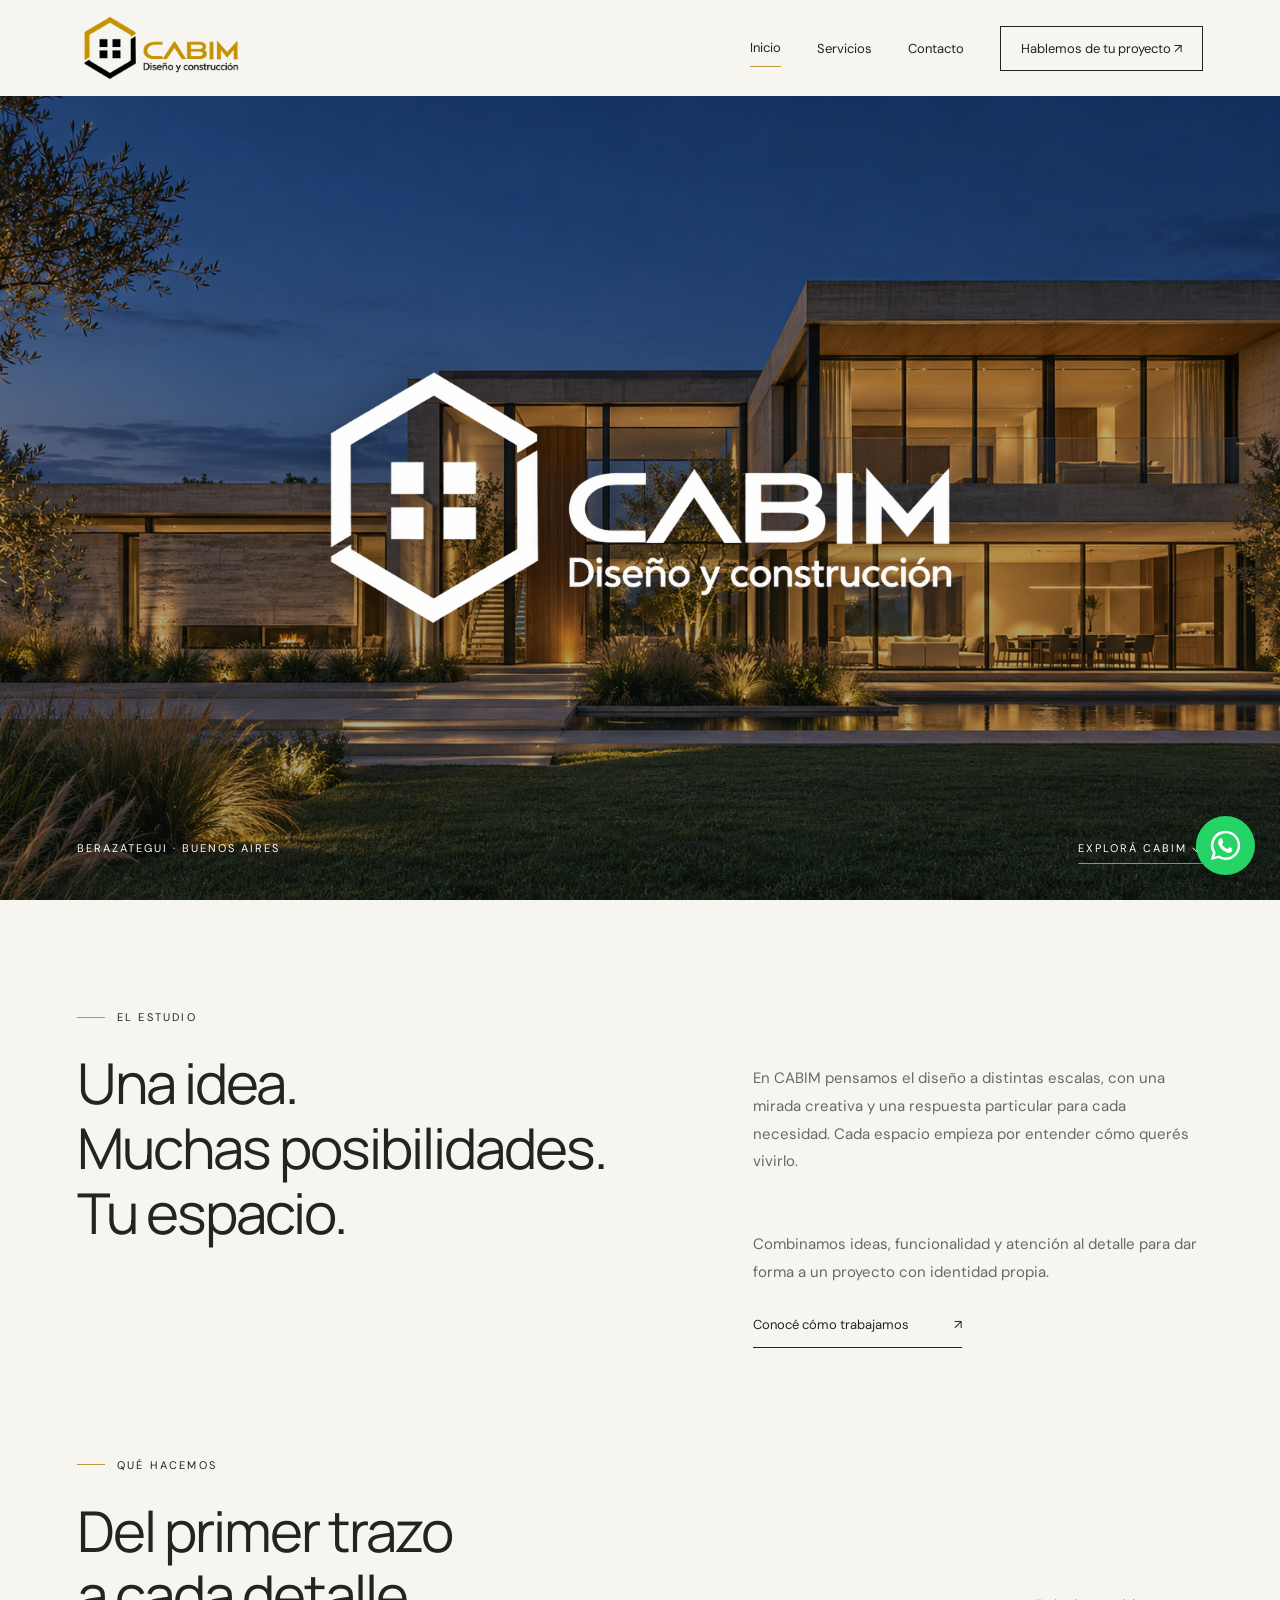
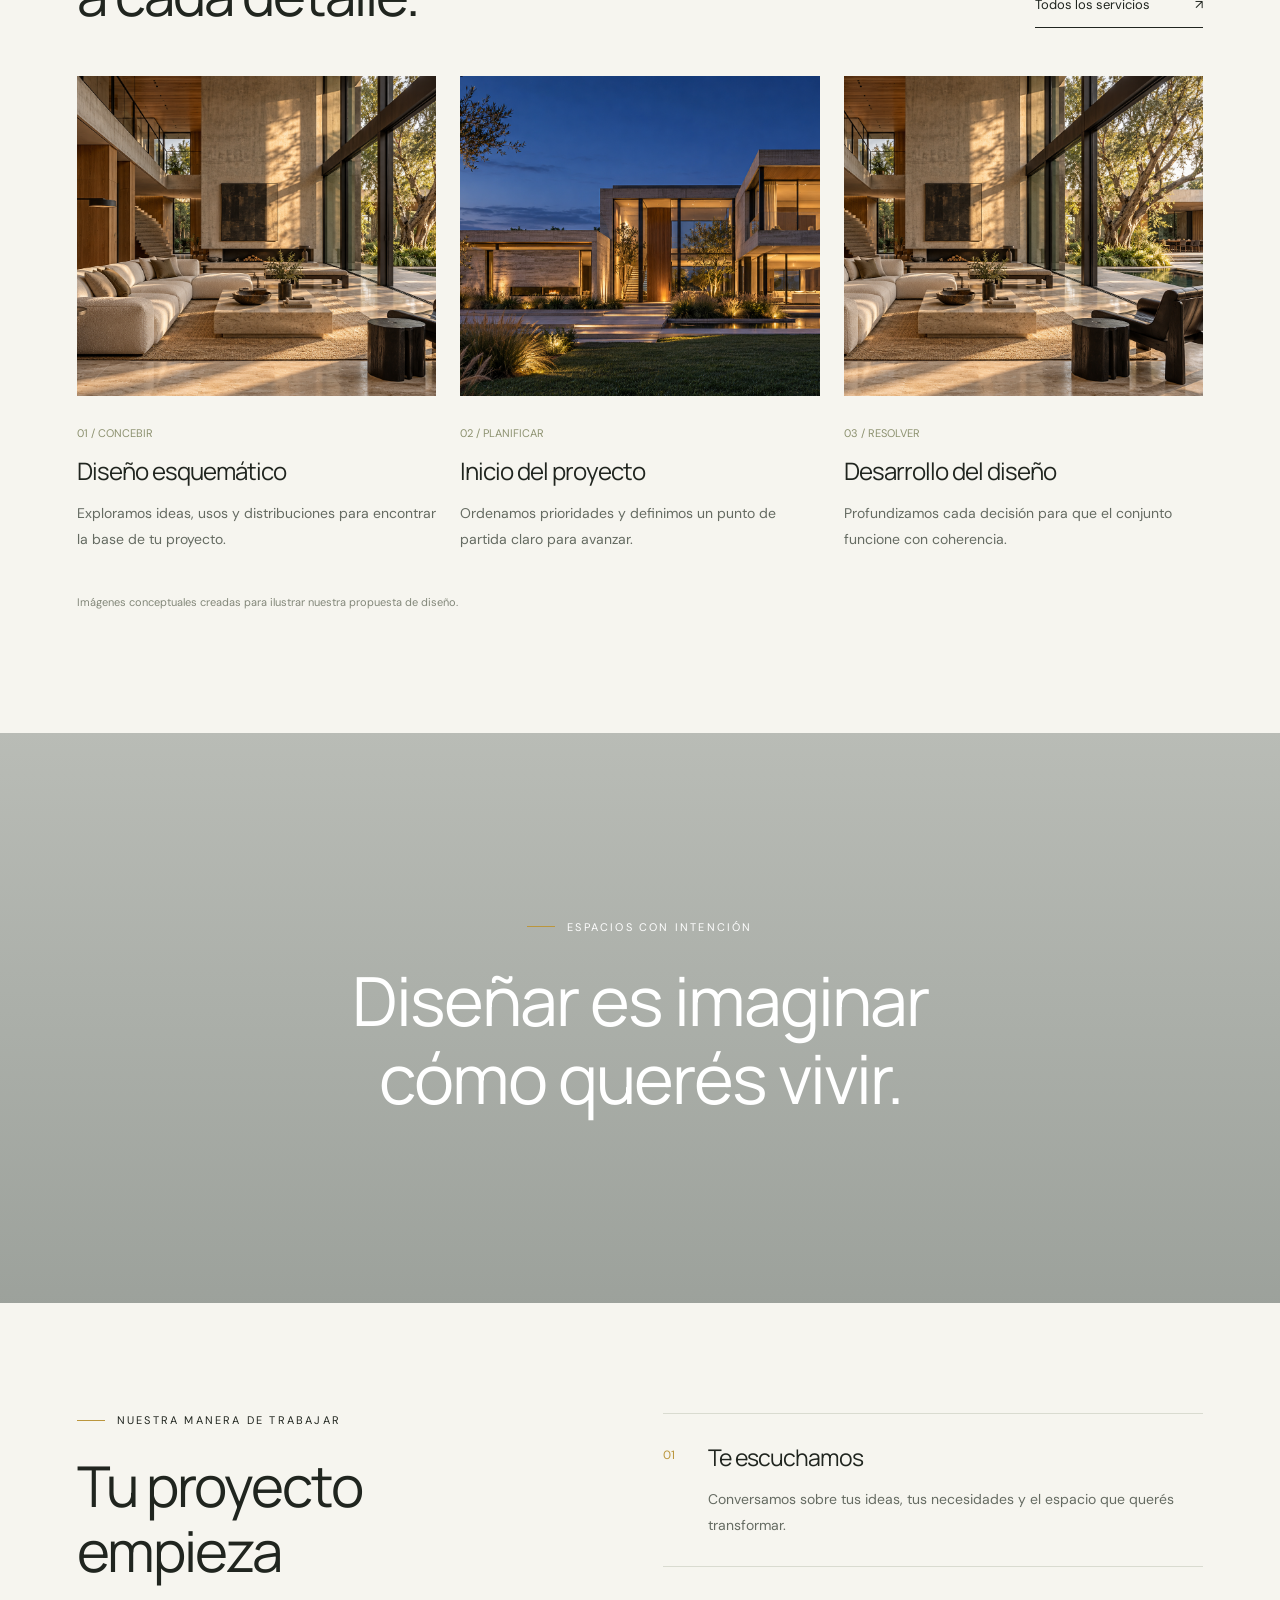
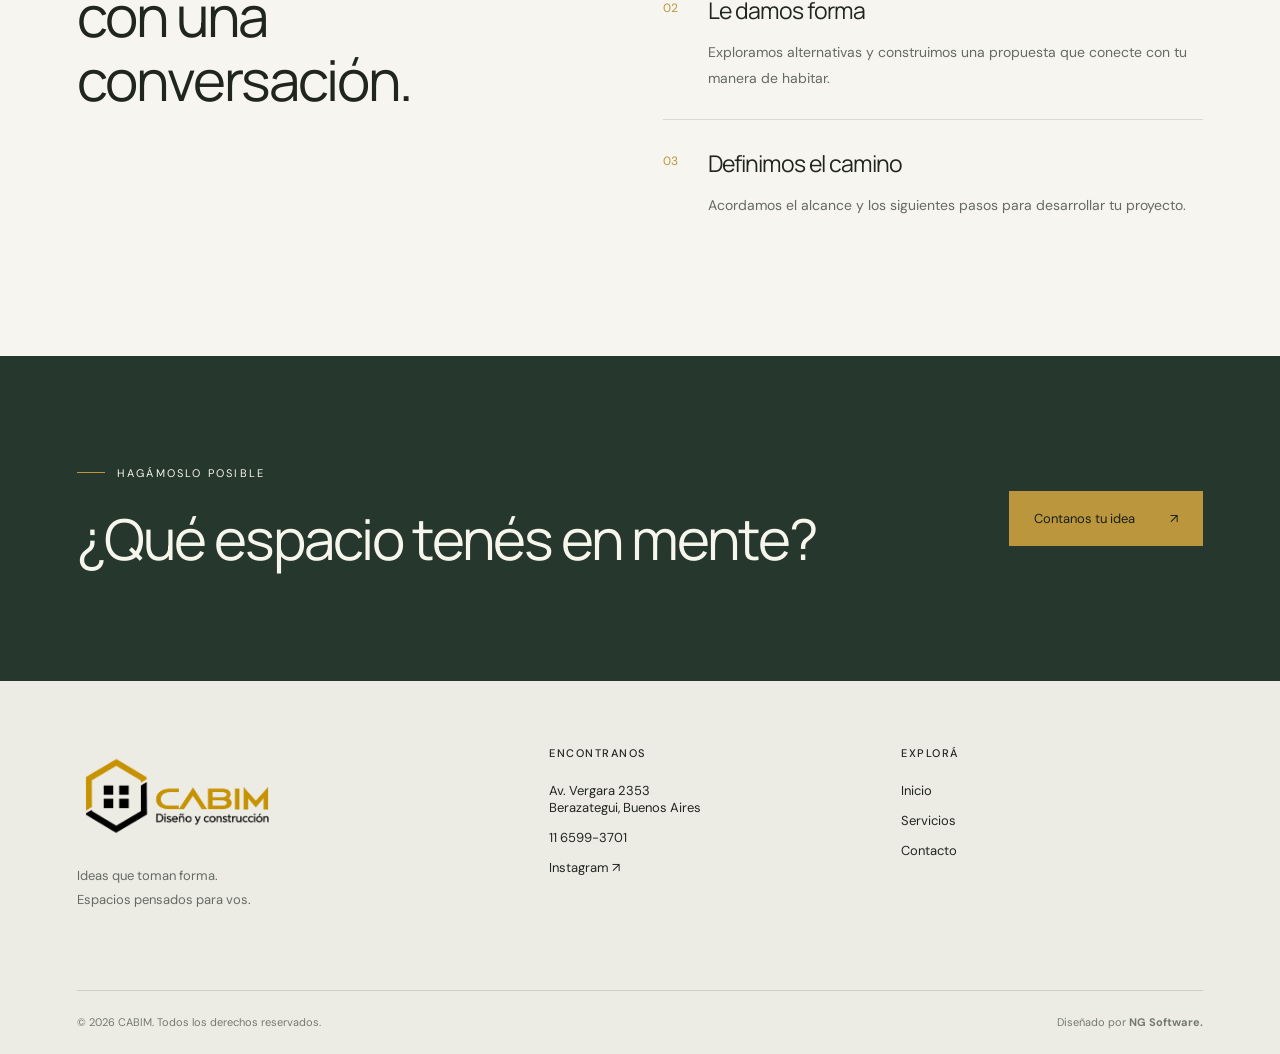
==== index.html @ 2b32a38e "Add files via upload" ====
<!doctype html><html lang="es-AR"><head><meta charset="utf-8"><meta name="viewport" content="width=device-width,initial-scale=1"><title>CABIM · Diseño y construcción</title><meta name="description" content="Diseño y construcción en Berazategui. Soluciones creativas para espacios pensados a tu medida. Conocé CABIM y contanos tu proyecto."><link rel="stylesheet" href="style.css"><script defer src="app.js"></script></head><body><div id="header"></div><main><section class="hero" aria-label="CABIM, diseño y construcción"><h1 style="position:absolute;width:1px;height:1px;overflow:hidden">CABIM · Diseño y construcción</h1><img class="hero-logo" src="assets/logo-light.png" alt="CABIM · Diseño y construcción"><div class="hero-bottom"><span>Berazategui · Buenos Aires</span><a href="#estudio">Explorá CABIM ↓</a></div></section><section class="wrap intro" id="estudio"><div><div class="eyebrow">El estudio</div><h2>Una idea.<br>Muchas posibilidades.<br>Tu espacio.</h2></div><div><p>En CABIM pensamos el diseño a distintas escalas, con una mirada creativa y una respuesta particular para cada necesidad. Cada espacio empieza por entender cómo querés vivirlo.</p><p>Combinamos ideas, funcionalidad y atención al detalle para dar forma a un proyecto con identidad propia.</p><a class="text-link" href="servicios.html">Conocé cómo trabajamos <span>↗</span></a></div></section><section class="wrap services-preview"><div class="section-top"><div><div class="eyebrow">Qué hacemos</div><h2>Del primer trazo<br>a cada detalle.</h2></div><a class="text-link" href="servicios.html">Todos los servicios <span>↗</span></a></div><div class="cards"><a class="card" href="servicios.html#diseno"><img src="assets/interior.png" alt="Concepto de interior contemporáneo con materiales naturales" loading="lazy"><span class="number">01 / CONCEBIR</span><h3>Diseño esquemático</h3><p>Exploramos ideas, usos y distribuciones para encontrar la base de tu proyecto.</p></a><a class="card" href="servicios.html#proyecto"><img src="assets/hero.png" alt="Concepto de vivienda contemporánea al atardecer" loading="lazy"><span class="number">02 / PLANIFICAR</span><h3>Inicio del proyecto</h3><p>Ordenamos prioridades y definimos un punto de partida claro para avanzar.</p></a><a class="card" href="servicios.html#desarrollo"><img src="assets/interior.png" alt="Detalle de espacio interior con vidrio, madera y piedra" loading="lazy"><span class="number">03 / RESOLVER</span><h3>Desarrollo del diseño</h3><p>Profundizamos cada decisión para que el conjunto funcione con coherencia.</p></a></div><p class="note">Imágenes conceptuales creadas para ilustrar nuestra propuesta de diseño.</p></section><section class="parallax"><div><div class="eyebrow">Espacios con intención</div><h2>Diseñar es imaginar<br>cómo querés vivir.</h2></div></section><section class="wrap process"><div><div class="eyebrow">Nuestra manera de trabajar</div><h2>Tu proyecto empieza<br>con una conversación.</h2></div><div class="steps"><article><span>01</span><div><h3>Te escuchamos</h3><p>Conversamos sobre tus ideas, tus necesidades y el espacio que querés transformar.</p></div></article><article><span>02</span><div><h3>Le damos forma</h3><p>Exploramos alternativas y construimos una propuesta que conecte con tu manera de habitar.</p></div></article><article><span>03</span><div><h3>Definimos el camino</h3><p>Acordamos el alcance y los siguientes pasos para desarrollar tu proyecto.</p></div></article></div></section><section class="cta"><div class="wrap"><div><div class="eyebrow">Hagámoslo posible</div><h2>¿Qué espacio tenés en mente?</h2></div><a class="button" href="contacto.html">Contanos tu idea <span>↗</span></a></div></section></main><div id="footer"></div></body></html>
---- style.css ----
@import url('https://fonts.googleapis.com/css2?family=DM+Sans:wght@400;500;600;700&family=Manrope:wght@300;400;500;600;700&display=swap');
:root{--ink:#20251f;--paper:#f6f5ef;--gold:#bb963d;--line:#d9dbd0}*{box-sizing:border-box}html{scroll-behavior:smooth}body{margin:0;background:var(--paper);color:var(--ink);font-family:'DM Sans',sans-serif}a{color:inherit;text-decoration:none}button,input,textarea,select{font:inherit}header{height:96px;display:flex;align-items:center;justify-content:space-between;padding:0 6%;background:var(--paper);position:relative;z-index:10}.brand img{width:168px;display:block}nav{display:flex;align-items:center;gap:36px;font-size:13px}nav a{padding:10px 0}nav a.active{border-bottom:1px solid var(--gold)}.nav-cta{border:1px solid var(--ink);padding:13px 20px!important}.menu{display:none}.hero{height:calc(100svh - 96px);min-height:570px;max-height:1000px;position:relative;background:#303b34 url('assets/hero.png') center/cover;display:grid;place-items:center}.hero:before{content:'';position:absolute;inset:0;background:linear-gradient(180deg,#10181235,#10181265)}.hero-logo{position:relative;width:min(560px,74%);filter:drop-shadow(0 5px 25px #0008)}.hero-bottom{position:absolute;bottom:36px;left:6%;right:6%;display:flex;justify-content:space-between;color:#fff;font-size:11px;letter-spacing:2px;text-transform:uppercase}.hero-bottom a{border-bottom:1px solid #ffffff80;padding-bottom:8px}.wrap{max-width:1380px;margin:auto;padding:110px 6%}.eyebrow{font-size:11px;letter-spacing:2.2px;text-transform:uppercase;display:flex;align-items:center;gap:12px;margin:0 0 27px}.eyebrow:before{content:'';width:28px;height:1px;background:var(--gold)}h1,h2,h3{font-family:Manrope,sans-serif;font-weight:400;margin:0;letter-spacing:-2px}h1{font-size:clamp(45px,6vw,85px);line-height:1.1}h2{font-size:clamp(37px,4.4vw,61px);line-height:1.15}h3{font-size:28px;letter-spacing:-1px}p{font-size:15px;line-height:1.85;color:#656b62}.intro{display:grid;grid-template-columns:1.2fr 1fr;gap:12%}.intro p{margin-top:55px}.text-link{display:inline-flex;gap:45px;align-items:center;font-size:13px;border-bottom:1px solid var(--ink);padding:14px 0}.section-top{display:flex;align-items:end;justify-content:space-between;gap:30px;margin-bottom:48px}.services-preview{padding-top:0}.cards{display:grid;grid-template-columns:repeat(3,1fr);gap:24px}.card img{width:100%;height:320px;object-fit:cover}.card:nth-child(2) img{object-position:25% center}.card:nth-child(3) img{object-position:80% center}.card .number{font-size:11px;color:#8c916f;display:block;margin:25px 0 14px}.card h3{font-size:24px}.card p{font-size:14px}.parallax{min-height:570px;background:linear-gradient(#14221c45,#14221c65),url('assets/interior.png') center/cover fixed;display:flex;align-items:center;justify-content:center;text-align:center;padding:70px 7%;color:#fff}.parallax h2{max-width:800px;font-size:clamp(40px,5.3vw,76px)}.parallax .eyebrow{justify-content:center}.process{display:grid;grid-template-columns:1fr 1.2fr;gap:12%}.steps article{border-top:1px solid var(--line);padding:27px 0;display:grid;grid-template-columns:45px 1fr}.steps span{font-size:12px;color:var(--gold);padding-top:6px}.steps h3{font-size:23px}.steps p{margin-bottom:0;font-size:14px}.cta{background:#26372d;color:#f7f6ed}.cta .wrap{display:flex;align-items:center;justify-content:space-between;gap:35px}.button{display:inline-flex;align-items:center;justify-content:center;gap:35px;background:var(--gold);color:#172018;padding:19px 25px;border:0;cursor:pointer;font-size:13px;white-space:nowrap}.button:hover{background:#d3b164}.footer{padding:65px 6% 25px;background:#edece4}.footer-top{display:grid;grid-template-columns:1.4fr 1fr 1fr;gap:50px;margin-bottom:65px}.footer img{width:200px}.footer p,.footer a{font-size:13px}.footer h4{font-weight:500;font-size:11px;letter-spacing:1.5px;text-transform:uppercase;margin:0 0 22px}.footer-links{display:flex;flex-direction:column;gap:13px}.footer-bottom{border-top:1px solid #cdd0c4;padding-top:24px;display:flex;justify-content:space-between;font-size:11px;color:#74796e}.whatsapp{position:fixed;right:25px;bottom:25px;z-index:50;background:#25d366;color:#fff;width:59px;height:59px;border-radius:50%;display:grid;place-items:center;box-shadow:0 4px 20px #0003}.whatsapp svg{width:31px;height:31px}.page-head{padding-bottom:65px}.page-head p{max-width:540px;margin-top:30px}.service-list{padding-top:0}.service-row{display:grid;grid-template-columns:1fr 1fr;gap:8%;align-items:center;padding:60px 0;border-top:1px solid var(--line)}.service-row:nth-child(even) .service-image{order:2}.service-image{width:100%;height:440px;object-fit:cover}.service-copy h2{font-size:43px}.service-copy ul{padding:0;list-style:none;margin:25px 0}.service-copy li{font-size:14px;padding:13px 0;border-bottom:1px solid var(--line)}.note{font-size:11px;color:#828779;margin-top:25px}.contact-grid{display:grid;grid-template-columns:1fr 1.1fr;gap:10%;padding-top:0}.contact-data{margin:35px 0}.contact-data small{display:block;font-size:10px;text-transform:uppercase;letter-spacing:1.6px;color:#797f72;margin-top:26px}.contact-data a,.contact-data address{font-style:normal;display:block;font-size:19px;margin-top:10px}form{padding:35px;background:#eeeee5}label{display:block;font-size:12px;margin-bottom:21px}input,textarea,select{width:100%;margin-top:9px;background:transparent;border:0;border-bottom:1px solid #bbc0b1;border-radius:0;padding:12px 0;color:var(--ink)}textarea{min-height:100px;resize:vertical}input:focus,textarea:focus,select:focus{outline:2px solid var(--gold);outline-offset:4px}.map{height:430px;width:100%;display:block;border:0;filter:saturate(.6)}.map-caption{padding:20px 6%;display:flex;justify-content:space-between;font-size:12px;background:#eeeee5}.form-note{font-size:11px;line-height:1.6}.mobile-only{display:none}a:focus-visible,button:focus-visible{outline:2px solid var(--gold);outline-offset:5px}@media(max-width:760px){header{height:80px}.brand img{width:140px}.menu{display:block;background:none;border:1px solid #bfc5b8;padding:8px 12px}nav{display:none;position:absolute;top:80px;left:0;right:0;background:var(--paper);padding:25px 6%;flex-direction:column;align-items:stretch;gap:15px}nav.open{display:flex}.hero{height:calc(90svh - 80px);min-height:480px}.hero-logo{width:86%}.hero-bottom{font-size:9px;letter-spacing:1px}.wrap{padding:75px 6%}.intro,.process,.contact-grid{grid-template-columns:1fr;gap:35px}.intro p{margin-top:0}.section-top{display:block}.section-top>a{margin-top:20px}.cards{grid-template-columns:1fr;gap:40px}.card img{height:350px}.services-preview{padding-top:0}.parallax{min-height:450px;background-attachment:scroll}.cta .wrap{display:block}.cta .button{margin-top:30px}.footer-top{grid-template-columns:1fr 1fr;gap:35px}.footer-top>div:first-child{grid-column:1/-1}.footer-bottom{gap:20px;line-height:1.6;padding-right:45px}.service-row{grid-template-columns:1fr;gap:35px;padding:40px 0}.service-row:nth-child(even) .service-image{order:0}.service-image{height:330px}.service-list{padding-top:0}.contact-grid{padding-top:0}.contact-grid form{padding:25px}.map{height:350px}.map-caption{gap:20px}.whatsapp{right:18px;bottom:18px;width:54px;height:54px}}@media(prefers-reduced-motion:reduce){html{scroll-behavior:auto}.parallax{background-attachment:scroll}}
.hero-logo{filter:brightness(0) invert(1) drop-shadow(0 4px 20px #0005);width:min(680px,80%)}
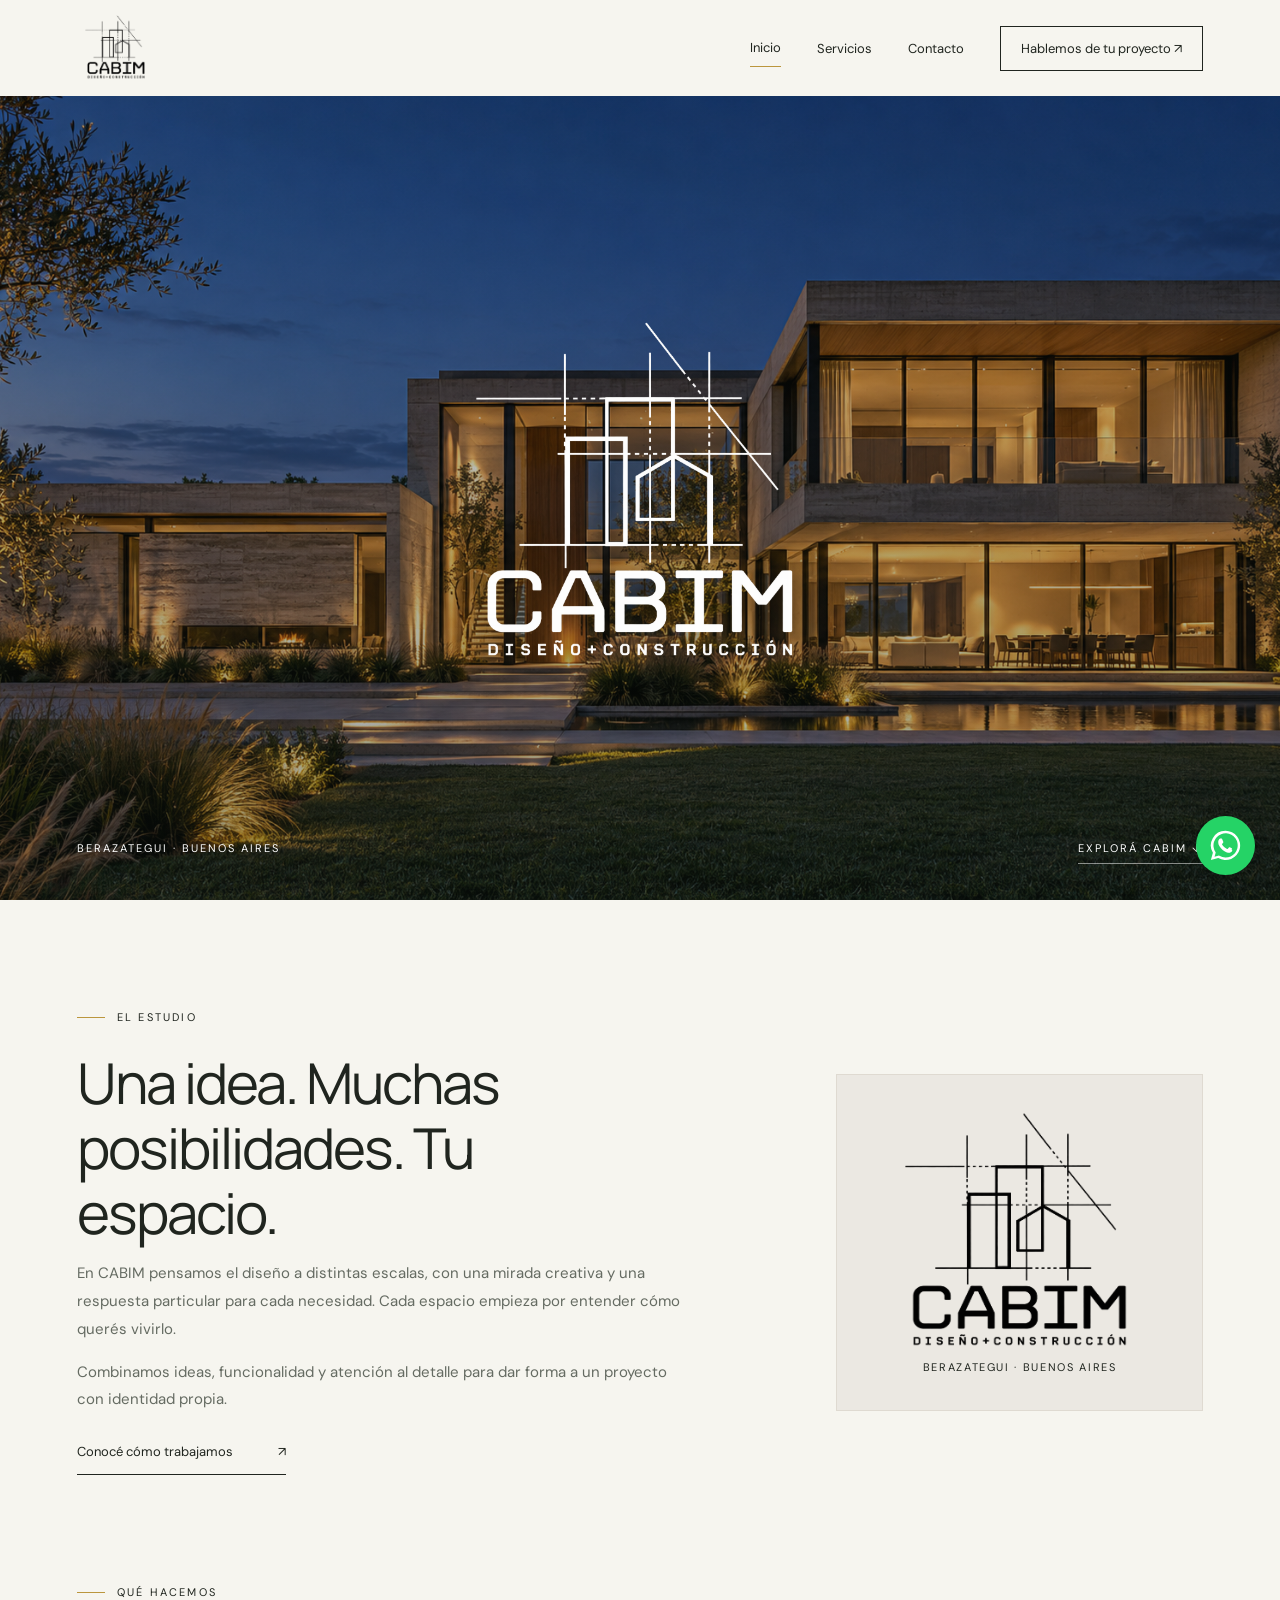
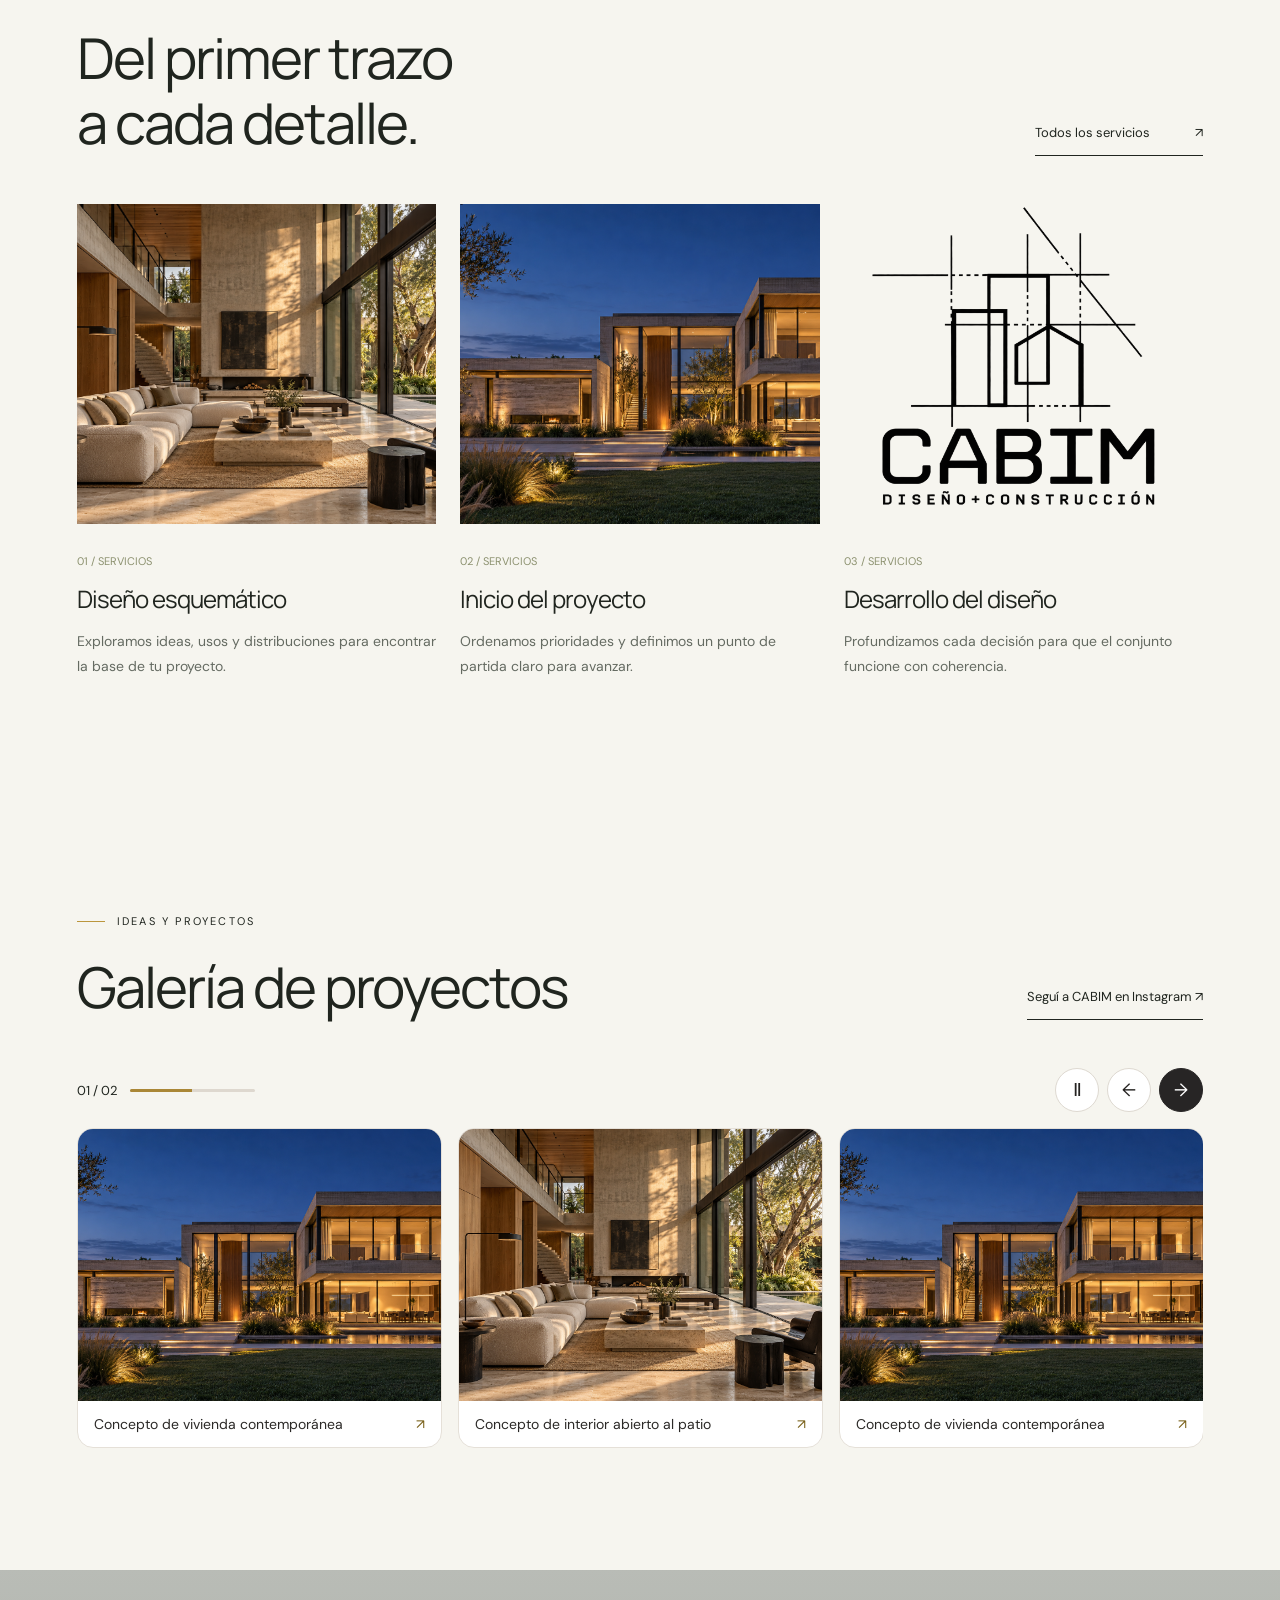
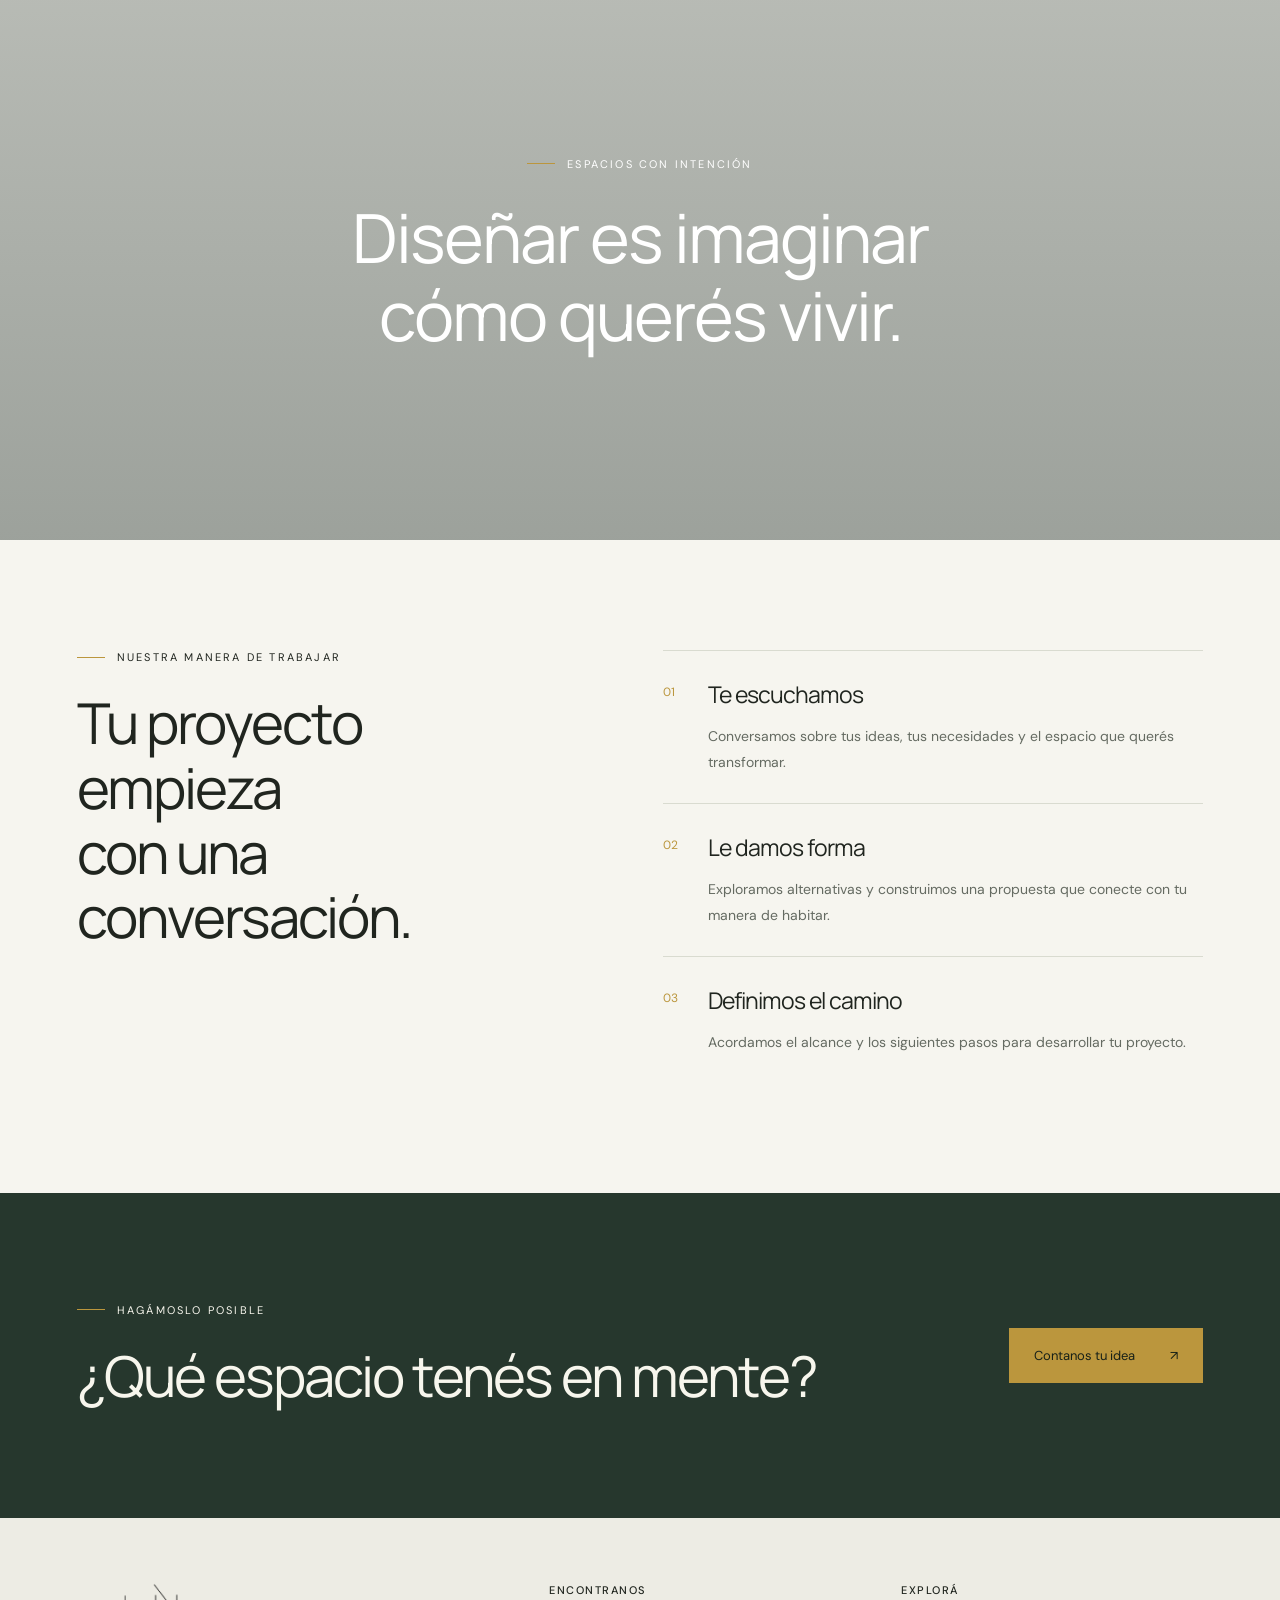
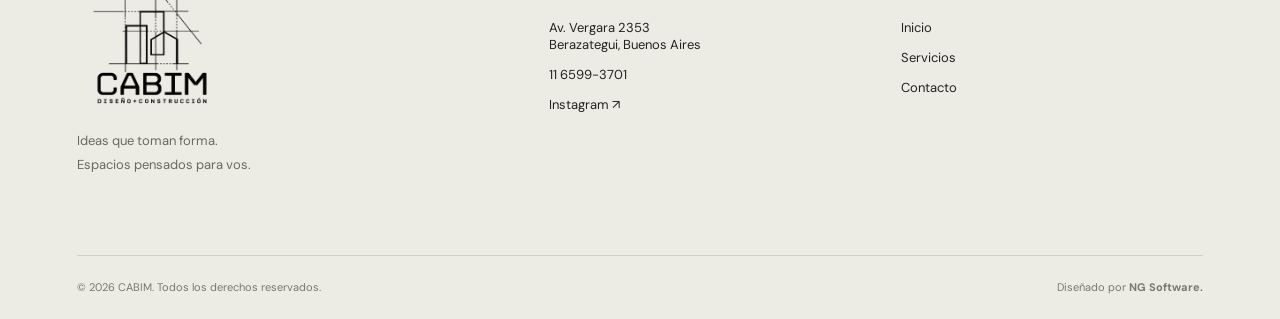
==== commit 06d800a0: "Add files via upload" ====
--- a/index.html
+++ b/index.html
@@ -1 +1,226 @@
-<!doctype html><html lang="es-AR"><head><meta charset="utf-8"><meta name="viewport" content="width=device-width,initial-scale=1"><title>CABIM · Diseño y construcción</title><meta name="description" content="Diseño y construcción en Berazategui. Soluciones creativas para espacios pensados a tu medida. Conocé CABIM y contanos tu proyecto."><link rel="stylesheet" href="style.css"><script defer src="app.js"></script></head><body><div id="header"></div><main><section class="hero" aria-label="CABIM, diseño y construcción"><h1 style="position:absolute;width:1px;height:1px;overflow:hidden">CABIM · Diseño y construcción</h1><img class="hero-logo" src="assets/logo-light.png" alt="CABIM · Diseño y construcción"><div class="hero-bottom"><span>Berazategui · Buenos Aires</span><a href="#estudio">Explorá CABIM ↓</a></div></section><section class="wrap intro" id="estudio"><div><div class="eyebrow">El estudio</div><h2>Una idea.<br>Muchas posibilidades.<br>Tu espacio.</h2></div><div><p>En CABIM pensamos el diseño a distintas escalas, con una mirada creativa y una respuesta particular para cada necesidad. Cada espacio empieza por entender cómo querés vivirlo.</p><p>Combinamos ideas, funcionalidad y atención al detalle para dar forma a un proyecto con identidad propia.</p><a class="text-link" href="servicios.html">Conocé cómo trabajamos <span>↗</span></a></div></section><section class="wrap services-preview"><div class="section-top"><div><div class="eyebrow">Qué hacemos</div><h2>Del primer trazo<br>a cada detalle.</h2></div><a class="text-link" href="servicios.html">Todos los servicios <span>↗</span></a></div><div class="cards"><a class="card" href="servicios.html#diseno"><img src="assets/interior.png" alt="Concepto de interior contemporáneo con materiales naturales" loading="lazy"><span class="number">01 / CONCEBIR</span><h3>Diseño esquemático</h3><p>Exploramos ideas, usos y distribuciones para encontrar la base de tu proyecto.</p></a><a class="card" href="servicios.html#proyecto"><img src="assets/hero.png" alt="Concepto de vivienda contemporánea al atardecer" loading="lazy"><span class="number">02 / PLANIFICAR</span><h3>Inicio del proyecto</h3><p>Ordenamos prioridades y definimos un punto de partida claro para avanzar.</p></a><a class="card" href="servicios.html#desarrollo"><img src="assets/interior.png" alt="Detalle de espacio interior con vidrio, madera y piedra" loading="lazy"><span class="number">03 / RESOLVER</span><h3>Desarrollo del diseño</h3><p>Profundizamos cada decisión para que el conjunto funcione con coherencia.</p></a></div><p class="note">Imágenes conceptuales creadas para ilustrar nuestra propuesta de diseño.</p></section><section class="parallax"><div><div class="eyebrow">Espacios con intención</div><h2>Diseñar es imaginar<br>cómo querés vivir.</h2></div></section><section class="wrap process"><div><div class="eyebrow">Nuestra manera de trabajar</div><h2>Tu proyecto empieza<br>con una conversación.</h2></div><div class="steps"><article><span>01</span><div><h3>Te escuchamos</h3><p>Conversamos sobre tus ideas, tus necesidades y el espacio que querés transformar.</p></div></article><article><span>02</span><div><h3>Le damos forma</h3><p>Exploramos alternativas y construimos una propuesta que conecte con tu manera de habitar.</p></div></article><article><span>03</span><div><h3>Definimos el camino</h3><p>Acordamos el alcance y los siguientes pasos para desarrollar tu proyecto.</p></div></article></div></section><section class="cta"><div class="wrap"><div><div class="eyebrow">Hagámoslo posible</div><h2>¿Qué espacio tenés en mente?</h2></div><a class="button" href="contacto.html">Contanos tu idea <span>↗</span></a></div></section></main><div id="footer"></div></body></html>
+<!doctype html><html lang="es-AR"><head><meta charset="utf-8"><meta name="viewport" content="width=device-width,initial-scale=1"><title>CABIM · Diseño y construcción</title><link rel="icon" type="image/png" href="assets/logo.png?v=17383c8bc7"><meta name="description" content="Diseño y construcción en Berazategui. Soluciones creativas para espacios pensados a tu medida. Conocé CABIM y contanos tu proyecto."><link rel="stylesheet" href="style.css?v=3"><script defer src="app.js?v=3"></script><link rel="stylesheet" href="works.css?v=2"><script defer src="works.js?v=2"></script></head><body><div id="header"></div><main><section class="hero" aria-label="CABIM, diseño y construcción"><h1 style="position:absolute;width:1px;height:1px;overflow:hidden">CABIM · Diseño y construcción</h1><img class="hero-logo" src="assets/logo-light.png?v=17383c8bc7" alt="CABIM · Diseño y construcción"><div class="hero-bottom"><span>Berazategui · Buenos Aires</span><a href="#estudio">Explorá CABIM ↓</a></div></section><section class="wrap history-section" id="estudio" aria-labelledby="history-title">+
++
+  <div>+
++
+    <div class="eyebrow">El estudio</div>+
++
+    <h2 id="history-title">Una idea. Muchas posibilidades. Tu espacio.</h2>+
+    <p>En CABIM pensamos el diseño a distintas escalas, con una mirada creativa y una respuesta particular para cada necesidad. Cada espacio empieza por entender cómo querés vivirlo.</p><p>Combinamos ideas, funcionalidad y atención al detalle para dar forma a un proyecto con identidad propia.</p>    <a class="text-link" href="servicios.html">Conocé cómo trabajamos <span>↗</span></a>+
++
+  </div>+
++
+  <figure class="history-mark">+
++
+    <img src="assets/logo.png?v=17383c8bc7" alt="Logo de CABIM" width="300" height="256" loading="lazy">+
++
+    <figcaption>Berazategui · Buenos Aires</figcaption>+
++
+  </figure>+
++
+</section>+
++
+<section class="wrap services-preview">+
++
+  <div class="section-top">+
++
+    <div><div class="eyebrow">Qué hacemos</div><h2>Del primer trazo<br>a cada detalle.</h2></div>+
++
+    <a class="text-link" href="servicios.html">Todos los servicios <span>↗</span></a>+
++
+  </div>+
++
+  <div class="cards">+
+        <a class="card" href="servicios.html#diseno">+
+      <img src="assets/galeria/concepto-interior.png" alt="Concepto de interior abierto al patio" loading="lazy">+
+      <span class="number">01 / SERVICIOS</span>+
+      <h3>Diseño esquemático</h3><p>Exploramos ideas, usos y distribuciones para encontrar la base de tu proyecto.</p>+
+    </a>+
+        <a class="card" href="servicios.html#proyecto">+
+      <img src="assets/galeria/concepto-vivienda.png" alt="Concepto de vivienda contemporánea" loading="lazy">+
+      <span class="number">02 / SERVICIOS</span>+
+      <h3>Inicio del proyecto</h3><p>Ordenamos prioridades y definimos un punto de partida claro para avanzar.</p>+
+    </a>+
+        <a class="card" href="servicios.html#desarrollo">+
+      <img src="assets/logo.png?v=17383c8bc7" alt="CABIM" loading="lazy">+
+      <span class="number">03 / SERVICIOS</span>+
+      <h3>Desarrollo del diseño</h3><p>Profundizamos cada decisión para que el conjunto funcione con coherencia.</p>+
+    </a>+
+      </div>+
+</section>+
++
++
++
+<section class="wrap gallery-section" aria-labelledby="works-title">+
++
+  <div class="section-top">+
++
+    <div><div class="eyebrow">Ideas y proyectos</div><h2 id="works-title">Galería de proyectos</h2></div>+
++
+    <a class="text-link" href="https://www.instagram.com/cabim2024/" target="_blank" rel="noopener">Seguí a CABIM en Instagram ↗</a>+
++
+  </div>+
++
+  +
++
+    <div class="work-carousel" aria-label="Galería de fotos">+
+    <div class="work-controls">+
+      <div class="work-progress"><span data-work-count>01 / 02</span><span class="work-progress-track"><span data-work-progress></span></span></div>+
+      <div class="work-buttons">+
+        <button type="button" data-pause aria-label="Pausar avance automático" title="Pausar avance automático">Ⅱ</button>+
+        <button type="button" data-prev aria-label="Foto anterior">←</button>+
+        <button type="button" data-next aria-label="Foto siguiente">→</button>+
+      </div>+
+    </div>+
+    <div class="work-track">+
+            <figure class="work-card"><a class="work-photo " href="assets/galeria/concepto-vivienda.png" data-photo aria-label="Ampliar Concepto de vivienda contemporánea"><img src="assets/galeria/concepto-vivienda.png" alt="Concepto de vivienda contemporánea" loading="lazy" decoding="async"></a><figcaption><span>Concepto de vivienda contemporánea</span><span aria-hidden="true">↗</span></figcaption></figure>+
+            <figure class="work-card"><a class="work-photo " href="assets/galeria/concepto-interior.png" data-photo aria-label="Ampliar Concepto de interior abierto al patio"><img src="assets/galeria/concepto-interior.png" alt="Concepto de interior abierto al patio" loading="lazy" decoding="async"></a><figcaption><span>Concepto de interior abierto al patio</span><span aria-hidden="true">↗</span></figcaption></figure>+
+          </div>+
+  </div>+
+    </section>+
++
++
++
+<section class="parallax"><div><div class="eyebrow">Espacios con intención</div><h2>Diseñar es imaginar<br>cómo querés vivir.</h2></div></section><section class="wrap process"><div><div class="eyebrow">Nuestra manera de trabajar</div><h2>Tu proyecto empieza<br>con una conversación.</h2></div><div class="steps"><article><span>01</span><div><h3>Te escuchamos</h3><p>Conversamos sobre tus ideas, tus necesidades y el espacio que querés transformar.</p></div></article><article><span>02</span><div><h3>Le damos forma</h3><p>Exploramos alternativas y construimos una propuesta que conecte con tu manera de habitar.</p></div></article><article><span>03</span><div><h3>Definimos el camino</h3><p>Acordamos el alcance y los siguientes pasos para desarrollar tu proyecto.</p></div></article></div></section><section class="cta"><div class="wrap"><div><div class="eyebrow">Hagámoslo posible</div><h2>¿Qué espacio tenés en mente?</h2></div><a class="button" href="contacto.html">Contanos tu idea <span>↗</span></a></div></section></main><dialog class="work-viewer" aria-label="Foto ampliada">+
++
+  <form method="dialog"><button type="submit" aria-label="Cerrar foto">✕</button></form>+
++
+  <img alt="">+
++
+  <p></p>+
++
+</dialog>+
+    <dialog class="video-dialog" aria-labelledby="video-title">+
+      <div class="video-dialog-header">+
+        <div><span>Recorrido de obra</span><h2 id="video-title"></h2></div>+
+        <button type="button" data-video-close aria-label="Cerrar video">×</button>+
+      </div>+
+      <div class="video-stage">+
+        <video playsinline preload="metadata" controls></video>+
+        <button type="button" class="video-stage-play" data-video-toggle aria-label="Reproducir video">▶</button>+
+      </div>+
+      <div class="video-controls">+
+        <input type="range" min="0" max="1" step=".01" value="0" data-video-seek aria-label="Posición del video" disabled>+
+        <div class="video-toolbar">+
+          <button type="button" data-video-toggle aria-label="Reproducir video">▶</button>+
+          <span class="video-time" data-video-time>0:00 / 0:00</span>+
+          <button type="button" data-video-mute aria-pressed="false">Silenciar</button>+
+          <button type="button" data-video-full aria-label="Pantalla completa">⛶</button>+
+        </div>+
+      </div>+
+      <p class="video-feedback" role="status" hidden></p>+
+    </dialog>+
+    +
+<div id="footer"></div></body></html>+
--- a/style.css
+++ b/style.css
@@ -1,3 +1,25 @@
-@import url('https://fonts.googleapis.com/css2?family=DM+Sans:wght@400;500;600;700&family=Manrope:wght@300;400;500;600;700&display=swap');
-:root{--ink:#20251f;--paper:#f6f5ef;--gold:#bb963d;--line:#d9dbd0}*{box-sizing:border-box}html{scroll-behavior:smooth}body{margin:0;background:var(--paper);color:var(--ink);font-family:'DM Sans',sans-serif}a{color:inherit;text-decoration:none}button,input,textarea,select{font:inherit}header{height:96px;display:flex;align-items:center;justify-content:space-between;padding:0 6%;background:var(--paper);position:relative;z-index:10}.brand img{width:168px;display:block}nav{display:flex;align-items:center;gap:36px;font-size:13px}nav a{padding:10px 0}nav a.active{border-bottom:1px solid var(--gold)}.nav-cta{border:1px solid var(--ink);padding:13px 20px!important}.menu{display:none}.hero{height:calc(100svh - 96px);min-height:570px;max-height:1000px;position:relative;background:#303b34 url('assets/hero.png') center/cover;display:grid;place-items:center}.hero:before{content:'';position:absolute;inset:0;background:linear-gradient(180deg,#10181235,#10181265)}.hero-logo{position:relative;width:min(560px,74%);filter:drop-shadow(0 5px 25px #0008)}.hero-bottom{position:absolute;bottom:36px;left:6%;right:6%;display:flex;justify-content:space-between;color:#fff;font-size:11px;letter-spacing:2px;text-transform:uppercase}.hero-bottom a{border-bottom:1px solid #ffffff80;padding-bottom:8px}.wrap{max-width:1380px;margin:auto;padding:110px 6%}.eyebrow{font-size:11px;letter-spacing:2.2px;text-transform:uppercase;display:flex;align-items:center;gap:12px;margin:0 0 27px}.eyebrow:before{content:'';width:28px;height:1px;background:var(--gold)}h1,h2,h3{font-family:Manrope,sans-serif;font-weight:400;margin:0;letter-spacing:-2px}h1{font-size:clamp(45px,6vw,85px);line-height:1.1}h2{font-size:clamp(37px,4.4vw,61px);line-height:1.15}h3{font-size:28px;letter-spacing:-1px}p{font-size:15px;line-height:1.85;color:#656b62}.intro{display:grid;grid-template-columns:1.2fr 1fr;gap:12%}.intro p{margin-top:55px}.text-link{display:inline-flex;gap:45px;align-items:center;font-size:13px;border-bottom:1px solid var(--ink);padding:14px 0}.section-top{display:flex;align-items:end;justify-content:space-between;gap:30px;margin-bottom:48px}.services-preview{padding-top:0}.cards{display:grid;grid-template-columns:repeat(3,1fr);gap:24px}.card img{width:100%;height:320px;object-fit:cover}.card:nth-child(2) img{object-position:25% center}.card:nth-child(3) img{object-position:80% center}.card .number{font-size:11px;color:#8c916f;display:block;margin:25px 0 14px}.card h3{font-size:24px}.card p{font-size:14px}.parallax{min-height:570px;background:linear-gradient(#14221c45,#14221c65),url('assets/interior.png') center/cover fixed;display:flex;align-items:center;justify-content:center;text-align:center;padding:70px 7%;color:#fff}.parallax h2{max-width:800px;font-size:clamp(40px,5.3vw,76px)}.parallax .eyebrow{justify-content:center}.process{display:grid;grid-template-columns:1fr 1.2fr;gap:12%}.steps article{border-top:1px solid var(--line);padding:27px 0;display:grid;grid-template-columns:45px 1fr}.steps span{font-size:12px;color:var(--gold);padding-top:6px}.steps h3{font-size:23px}.steps p{margin-bottom:0;font-size:14px}.cta{background:#26372d;color:#f7f6ed}.cta .wrap{display:flex;align-items:center;justify-content:space-between;gap:35px}.button{display:inline-flex;align-items:center;justify-content:center;gap:35px;background:var(--gold);color:#172018;padding:19px 25px;border:0;cursor:pointer;font-size:13px;white-space:nowrap}.button:hover{background:#d3b164}.footer{padding:65px 6% 25px;background:#edece4}.footer-top{display:grid;grid-template-columns:1.4fr 1fr 1fr;gap:50px;margin-bottom:65px}.footer img{width:200px}.footer p,.footer a{font-size:13px}.footer h4{font-weight:500;font-size:11px;letter-spacing:1.5px;text-transform:uppercase;margin:0 0 22px}.footer-links{display:flex;flex-direction:column;gap:13px}.footer-bottom{border-top:1px solid #cdd0c4;padding-top:24px;display:flex;justify-content:space-between;font-size:11px;color:#74796e}.whatsapp{position:fixed;right:25px;bottom:25px;z-index:50;background:#25d366;color:#fff;width:59px;height:59px;border-radius:50%;display:grid;place-items:center;box-shadow:0 4px 20px #0003}.whatsapp svg{width:31px;height:31px}.page-head{padding-bottom:65px}.page-head p{max-width:540px;margin-top:30px}.service-list{padding-top:0}.service-row{display:grid;grid-template-columns:1fr 1fr;gap:8%;align-items:center;padding:60px 0;border-top:1px solid var(--line)}.service-row:nth-child(even) .service-image{order:2}.service-image{width:100%;height:440px;object-fit:cover}.service-copy h2{font-size:43px}.service-copy ul{padding:0;list-style:none;margin:25px 0}.service-copy li{font-size:14px;padding:13px 0;border-bottom:1px solid var(--line)}.note{font-size:11px;color:#828779;margin-top:25px}.contact-grid{display:grid;grid-template-columns:1fr 1.1fr;gap:10%;padding-top:0}.contact-data{margin:35px 0}.contact-data small{display:block;font-size:10px;text-transform:uppercase;letter-spacing:1.6px;color:#797f72;margin-top:26px}.contact-data a,.contact-data address{font-style:normal;display:block;font-size:19px;margin-top:10px}form{padding:35px;background:#eeeee5}label{display:block;font-size:12px;margin-bottom:21px}input,textarea,select{width:100%;margin-top:9px;background:transparent;border:0;border-bottom:1px solid #bbc0b1;border-radius:0;padding:12px 0;color:var(--ink)}textarea{min-height:100px;resize:vertical}input:focus,textarea:focus,select:focus{outline:2px solid var(--gold);outline-offset:4px}.map{height:430px;width:100%;display:block;border:0;filter:saturate(.6)}.map-caption{padding:20px 6%;display:flex;justify-content:space-between;font-size:12px;background:#eeeee5}.form-note{font-size:11px;line-height:1.6}.mobile-only{display:none}a:focus-visible,button:focus-visible{outline:2px solid var(--gold);outline-offset:5px}@media(max-width:760px){header{height:80px}.brand img{width:140px}.menu{display:block;background:none;border:1px solid #bfc5b8;padding:8px 12px}nav{display:none;position:absolute;top:80px;left:0;right:0;background:var(--paper);padding:25px 6%;flex-direction:column;align-items:stretch;gap:15px}nav.open{display:flex}.hero{height:calc(90svh - 80px);min-height:480px}.hero-logo{width:86%}.hero-bottom{font-size:9px;letter-spacing:1px}.wrap{padding:75px 6%}.intro,.process,.contact-grid{grid-template-columns:1fr;gap:35px}.intro p{margin-top:0}.section-top{display:block}.section-top>a{margin-top:20px}.cards{grid-template-columns:1fr;gap:40px}.card img{height:350px}.services-preview{padding-top:0}.parallax{min-height:450px;background-attachment:scroll}.cta .wrap{display:block}.cta .button{margin-top:30px}.footer-top{grid-template-columns:1fr 1fr;gap:35px}.footer-top>div:first-child{grid-column:1/-1}.footer-bottom{gap:20px;line-height:1.6;padding-right:45px}.service-row{grid-template-columns:1fr;gap:35px;padding:40px 0}.service-row:nth-child(even) .service-image{order:0}.service-image{height:330px}.service-list{padding-top:0}.contact-grid{padding-top:0}.contact-grid form{padding:25px}.map{height:350px}.map-caption{gap:20px}.whatsapp{right:18px;bottom:18px;width:54px;height:54px}}@media(prefers-reduced-motion:reduce){html{scroll-behavior:auto}.parallax{background-attachment:scroll}}
+@import url('https://fonts.googleapis.com/css2?family=DM+Sans:wght@400;500;600;700&family=Manrope:wght@300;400;500;600;700&display=swap');
+:root{--ink:#20251f;--paper:#f6f5ef;--gold:#bb963d;--line:#d9dbd0}*{box-sizing:border-box}html{scroll-behavior:smooth}body{margin:0;background:var(--paper);color:var(--ink);font-family:'DM Sans',sans-serif}a{color:inherit;text-decoration:none}button,input,textarea,select{font:inherit}header{height:96px;display:flex;align-items:center;justify-content:space-between;padding:0 6%;background:var(--paper);position:relative;z-index:10}.brand img{width:168px;display:block}nav{display:flex;align-items:center;gap:36px;font-size:13px}nav a{padding:10px 0}nav a.active{border-bottom:1px solid var(--gold)}.nav-cta{border:1px solid var(--ink);padding:13px 20px!important}.menu{display:none}.hero{height:calc(100svh - 96px);min-height:570px;max-height:1000px;position:relative;background:#303b34 url('assets/hero.png') center/cover;display:grid;place-items:center}.hero:before{content:'';position:absolute;inset:0;background:linear-gradient(180deg,#10181235,#10181265)}.hero-logo{position:relative;width:min(560px,74%);filter:drop-shadow(0 5px 25px #0008)}.hero-bottom{position:absolute;bottom:36px;left:6%;right:6%;display:flex;justify-content:space-between;color:#fff;font-size:11px;letter-spacing:2px;text-transform:uppercase}.hero-bottom a{border-bottom:1px solid #ffffff80;padding-bottom:8px}.wrap{max-width:1380px;margin:auto;padding:110px 6%}.eyebrow{font-size:11px;letter-spacing:2.2px;text-transform:uppercase;display:flex;align-items:center;gap:12px;margin:0 0 27px}.eyebrow:before{content:'';width:28px;height:1px;background:var(--gold)}h1,h2,h3{font-family:Manrope,sans-serif;font-weight:400;margin:0;letter-spacing:-2px}h1{font-size:clamp(45px,6vw,85px);line-height:1.1}h2{font-size:clamp(37px,4.4vw,61px);line-height:1.15}h3{font-size:28px;letter-spacing:-1px}p{font-size:15px;line-height:1.85;color:#656b62}.intro{display:grid;grid-template-columns:1.2fr 1fr;gap:12%}.intro p{margin-top:55px}.text-link{display:inline-flex;gap:45px;align-items:center;font-size:13px;border-bottom:1px solid var(--ink);padding:14px 0}.section-top{display:flex;align-items:end;justify-content:space-between;gap:30px;margin-bottom:48px}.services-preview{padding-top:0}.cards{display:grid;grid-template-columns:repeat(3,1fr);gap:24px}.card img{width:100%;height:320px;object-fit:cover}.card:nth-child(2) img{object-position:25% center}.card:nth-child(3) img{object-position:80% center}.card .number{font-size:11px;color:#8c916f;display:block;margin:25px 0 14px}.card h3{font-size:24px}.card p{font-size:14px}.parallax{min-height:570px;background:linear-gradient(#14221c45,#14221c65),url('assets/interior.png') center/cover fixed;display:flex;align-items:center;justify-content:center;text-align:center;padding:70px 7%;color:#fff}.parallax h2{max-width:800px;font-size:clamp(40px,5.3vw,76px)}.parallax .eyebrow{justify-content:center}.process{display:grid;grid-template-columns:1fr 1.2fr;gap:12%}.steps article{border-top:1px solid var(--line);padding:27px 0;display:grid;grid-template-columns:45px 1fr}.steps span{font-size:12px;color:var(--gold);padding-top:6px}.steps h3{font-size:23px}.steps p{margin-bottom:0;font-size:14px}.cta{background:#26372d;color:#f7f6ed}.cta .wrap{display:flex;align-items:center;justify-content:space-between;gap:35px}.button{display:inline-flex;align-items:center;justify-content:center;gap:35px;background:var(--gold);color:#172018;padding:19px 25px;border:0;cursor:pointer;font-size:13px;white-space:nowrap}.button:hover{background:#d3b164}.footer{padding:65px 6% 25px;background:#edece4}.footer-top{display:grid;grid-template-columns:1.4fr 1fr 1fr;gap:50px;margin-bottom:65px}.footer img{width:200px}.footer p,.footer a{font-size:13px}.footer h4{font-weight:500;font-size:11px;letter-spacing:1.5px;text-transform:uppercase;margin:0 0 22px}.footer-links{display:flex;flex-direction:column;gap:13px}.footer-bottom{border-top:1px solid #cdd0c4;padding-top:24px;display:flex;justify-content:space-between;font-size:11px;color:#74796e}.whatsapp{position:fixed;right:25px;bottom:25px;z-index:50;background:#25d366;color:#fff;width:59px;height:59px;border-radius:50%;display:grid;place-items:center;box-shadow:0 4px 20px #0003}.whatsapp svg{width:31px;height:31px}.page-head{padding-bottom:65px}.page-head p{max-width:540px;margin-top:30px}.service-list{padding-top:0}.service-row{display:grid;grid-template-columns:1fr 1fr;gap:8%;align-items:center;padding:60px 0;border-top:1px solid var(--line)}.service-row:nth-child(even) .service-image{order:2}.service-image{width:100%;height:440px;object-fit:cover}.service-copy h2{font-size:43px}.service-copy ul{padding:0;list-style:none;margin:25px 0}.service-copy li{font-size:14px;padding:13px 0;border-bottom:1px solid var(--line)}.note{font-size:11px;color:#828779;margin-top:25px}.contact-grid{display:grid;grid-template-columns:1fr 1.1fr;gap:10%;padding-top:0}.contact-data{margin:35px 0}.contact-data small{display:block;font-size:10px;text-transform:uppercase;letter-spacing:1.6px;color:#797f72;margin-top:26px}.contact-data a,.contact-data address{font-style:normal;display:block;font-size:19px;margin-top:10px}form{padding:35px;background:#eeeee5}label{display:block;font-size:12px;margin-bottom:21px}input,textarea,select{width:100%;margin-top:9px;background:transparent;border:0;border-bottom:1px solid #bbc0b1;border-radius:0;padding:12px 0;color:var(--ink)}textarea{min-height:100px;resize:vertical}input:focus,textarea:focus,select:focus{outline:2px solid var(--gold);outline-offset:4px}.map{height:430px;width:100%;display:block;border:0;filter:saturate(.6)}.map-caption{padding:20px 6%;display:flex;justify-content:space-between;font-size:12px;background:#eeeee5}.form-note{font-size:11px;line-height:1.6}.mobile-only{display:none}a:focus-visible,button:focus-visible{outline:2px solid var(--gold);outline-offset:5px}@media(max-width:760px){header{height:80px}.brand img{width:140px}.menu{display:block;background:none;border:1px solid #bfc5b8;padding:8px 12px}nav{display:none;position:absolute;top:80px;left:0;right:0;background:var(--paper);padding:25px 6%;flex-direction:column;align-items:stretch;gap:15px}nav.open{display:flex}.hero{height:calc(90svh - 80px);min-height:480px}.hero-logo{width:86%}.hero-bottom{font-size:9px;letter-spacing:1px}.wrap{padding:75px 6%}.intro,.process,.contact-grid{grid-template-columns:1fr;gap:35px}.intro p{margin-top:0}.section-top{display:block}.section-top>a{margin-top:20px}.cards{grid-template-columns:1fr;gap:40px}.card img{height:350px}.services-preview{padding-top:0}.parallax{min-height:450px;background-attachment:scroll}.cta .wrap{display:block}.cta .button{margin-top:30px}.footer-top{grid-template-columns:1fr 1fr;gap:35px}.footer-top>div:first-child{grid-column:1/-1}.footer-bottom{gap:20px;line-height:1.6;padding-right:45px}.service-row{grid-template-columns:1fr;gap:35px;padding:40px 0}.service-row:nth-child(even) .service-image{order:0}.service-image{height:330px}.service-list{padding-top:0}.contact-grid{padding-top:0}.contact-grid form{padding:25px}.map{height:350px}.map-caption{gap:20px}.whatsapp{right:18px;bottom:18px;width:54px;height:54px}}@media(prefers-reduced-motion:reduce){html{scroll-behavior:auto}.parallax{background-attachment:scroll}}
 .hero-logo{filter:brightness(0) invert(1) drop-shadow(0 4px 20px #0005);width:min(680px,80%)}
+
+@media (max-width: 760px) {
+  .hero-bottom { right: 85px; gap: 15px; align-items: end; }
+  .hero-bottom a { text-align: right; }
+  .history-section { text-align: center; }
+  .history-section > div > *, .history-section h2 { margin-inline: auto; }
+  .history-section .eyebrow { justify-content: center; }
+  .contact-grid > div, .page-head { text-align: center; }
+  .page-head .eyebrow { justify-content: center; }
+  .page-head p { margin-inline: auto; }
+  .contact-grid form { min-width: 0; }
+  input, textarea, select { font-size: 16px; }
+}
+
+/* Proporciones del logo vertical de CABIM. */
+.brand img { width: auto; height: 67px; }
+.hero-logo { width: min(420px, 70%, 62svh); height: auto; }
+.footer img { width: min(150px, 100%); height: auto; }
+@media (max-width: 760px) {
+  .brand img { height: 55px; }
+  .hero-logo { width: min(310px, 75%); }
+}
--- a/works.css
+++ b/works.css
@@ -0,0 +1,122 @@
+.history-section {
+  display: grid;
+  grid-template-columns: minmax(0, 1.55fr) minmax(0, .85fr);
+  align-items: center;
+  gap: clamp(32px, 7vw, 104px);
+}
+.history-section h2 { max-width: 17ch; }
+.history-section p { max-width: 62ch; }
+.history-mark {
+  margin: 0;
+  min-height: 320px;
+  padding: 36px;
+  background: #ebe8e2;
+  border: 1px solid #dfdad1;
+  display: grid;
+  place-items: center;
+}
+.history-mark img { width: min(100%, 300px); height: auto; }
+.history-mark figcaption { align-self: end; font-size: 11px; letter-spacing: .15em; text-transform: uppercase; }
+.work-carousel { position: relative; }
+.work-controls { display: none; }
+.work-carousel.enhanced .work-controls { display: flex; align-items: center; justify-content: space-between; gap: 14px; margin-bottom: 16px; }
+.work-progress { display: flex; align-items: center; gap: 12px; font-size: 13px; font-variant-numeric: tabular-nums; white-space: nowrap; }
+.work-progress-track { width: clamp(48px, 12vw, 125px); height: 3px; border-radius: 3px; background: #ded8cf; overflow: hidden; }
+.work-progress-track span { display: block; height: 100%; width: 0; background: #aa8736; transition: width .2s ease; }
+.work-buttons { display: flex; gap: 8px; }
+.work-controls button {
+  width: 44px; height: 44px; cursor: pointer; border-radius: 50%; font-size: 18px;
+  background: #fff; color: #252321; border: 1px solid #ded9d1;
+}
+.work-controls [data-next] { background: #272525; color: white; border-color: #272525; }
+.work-controls button:hover { background: #ede8e0; color: #252321; }
+.work-track {
+  --work-gap: 16px;
+  position: relative;
+  display: flex;
+  gap: var(--work-gap);
+  overflow-x: auto;
+  scroll-snap-type: x mandatory;
+  overscroll-behavior-inline: contain;
+  padding-bottom: 12px;
+}
+.work-carousel.enhanced .work-track { scrollbar-width: none; }
+.work-carousel.enhanced .work-track::-webkit-scrollbar { display: none; }
+.work-card { flex: 0 0 calc((100% - 2 * var(--work-gap)) / 3); min-width: 0; margin: 0; scroll-snap-align: start; background: #fff; border-radius: 16px; overflow: hidden; border: 1px solid #e5e0d8; }
+.work-photo { display: block; overflow: hidden; background: #e6e2db; }
+.work-photo img { width: 100%; height: 100%; display: block; object-fit: cover; }
+.work-card .work-photo { aspect-ratio: 4 / 3; }
+.work-card .work-photo:focus-visible { outline-offset: -4px; }
+.work-card figcaption, .video-card-title { display: flex; align-items: center; justify-content: space-between; gap: 12px; padding: 14px 16px; font-size: 14px; color: #2b2927; }
+.work-card figcaption span:last-child, .video-card-title span:last-child { color: #775e16; flex: 0 0 auto; }
+.work-videos { margin-top: 42px; }
+.work-videos h3 { margin-bottom: 17px; }
+.video-grid, .service-photos { display: grid; grid-template-columns: repeat(3, minmax(0, 1fr)); gap: 16px; }
+.work-video { margin: 0; min-width: 0; }
+.video-card { display: block; background: white; border-radius: 16px; overflow: hidden; border: 1px solid #e5e0d8; }
+.video-cover { position: relative; aspect-ratio: 16 / 10; background: #2c2926; overflow: hidden; display: grid; place-items: center; }
+.video-cover img { width: 100%; height: 100%; position: absolute; inset: 0; object-fit: cover; }
+.video-cover-default { background: #ebe8e2; }
+.video-cover-default img { inset: 10%; width: 80%; height: 80%; object-fit: contain; }
+.video-play-mark { position: relative; display: grid; place-items: center; width: 54px; aspect-ratio: 1; border-radius: 50%; background: #fff; color: #261f1a; box-shadow: 0 5px 24px #0004; transition: transform .2s ease; }
+.video-play-mark svg { width: 23px; }
+.video-card:hover .video-play-mark { transform: scale(1.1); }
+.service-media { margin-bottom: 35px; }
+.service-media h3 { margin: 0 0 16px; }
+.service-media .video-grid { margin-top: 20px; }
+.service-photos .work-photo { aspect-ratio: 4 / 3; }
+.service-row .work-photo.service-image { padding: 0; }
+.service-row:nth-of-type(even) .service-image { order: 2; }
+.work-viewer { max-width: min(95vw, 1000px); max-height: 92svh; padding: 12px; border: 0; color: white; background: #222; }
+.work-viewer::backdrop { background: #000b; }
+.work-viewer form { background: transparent; padding: 0 0 6px; text-align: right; }
+.work-viewer button { min-width: 44px; min-height: 44px; color: white; border: 1px solid #777; background: #303030; cursor: pointer; }
+.work-viewer img { display: block; max-width: 100%; max-height: 71svh; margin: auto; object-fit: contain; }
+.work-viewer p { margin: 8px 0 0; color: white; }
+.video-dialog { width: min(850px, calc(100% - 24px)); max-width: none; max-height: 94vh; max-height: 94svh; margin: auto; padding: 0; border: 1px solid #ffffff24; border-radius: 18px; background: #181716; color: white; }
+.video-dialog::backdrop { background: #0f0e0de6; }
+.video-dialog-header { display: flex; align-items: center; justify-content: space-between; gap: 12px; padding: 14px 18px; }
+.video-dialog-header span { font-size: 11px; text-transform: uppercase; letter-spacing: .12em; color: #ebca77; }
+.video-dialog-header h2 { font-family: inherit; font-size: clamp(16px, 3vw, 24px); line-height: 1.25; font-weight: 600; letter-spacing: 0; margin: 3px 0 0; }
+.video-dialog button { min-width: 44px; min-height: 44px; padding: 5px 10px; border: 1px solid #ffffff30; border-radius: 12px; color: white; background: #302e2c; cursor: pointer; }
+.video-dialog button:hover { background: #49413c; }
+.video-stage { position: relative; background: #100f0f; display: grid; place-items: center; }
+.video-stage video { display: block; width: 100%; min-height: 145px; max-height: 57vh; max-height: 57svh; object-fit: contain; cursor: pointer; }
+.video-stage .video-stage-play { position: absolute; display: none; width: 58px; height: 58px; border-radius: 50%; }
+.video-dialog.custom-player:not(.is-playing) .video-stage-play { display: block; }
+.video-controls { display: none; padding: 12px 18px 14px; }
+.custom-player .video-controls { display: block; }
+.video-controls input { display: block; width: 100%; margin: 0 0 10px; padding: 0; min-height: 24px; accent-color: #d7b451; cursor: pointer; }
+.video-toolbar { display: flex; align-items: center; gap: 8px; }
+.video-time { flex: 1; font-size: 13px; font-variant-numeric: tabular-nums; white-space: nowrap; }
+.video-feedback { margin: 0; color: #fff; padding: 0 18px 12px; }
+.video-dialog:fullscreen { width: 100%; height: 100%; max-height: none; border: 0; border-radius: 0; }
+.video-dialog:fullscreen .video-stage video { max-height: calc(100vh - 180px); }
+@media(max-width: 860px) {
+  .work-card { flex-basis: calc((100% - var(--work-gap)) / 2); }
+  .video-grid, .service-photos { grid-template-columns: repeat(2, minmax(0, 1fr)); }
+}
+@media(max-width: 760px) {
+  .service-row:nth-of-type(even) .service-image { order: 0; }
+}
+@media(max-width: 600px) {
+  .history-section { grid-template-columns: 1fr; }
+  .history-section > div { text-align: center; }
+  .history-section h2, .history-section p { margin-inline: auto; }
+  .history-section .eyebrow { justify-content: center; }
+  .history-mark { min-height: 220px; padding: 22px; }
+  .history-mark img { width: min(70%, 210px); }
+  .work-card { flex-basis: 100%; }
+  .video-grid { grid-template-columns: minmax(0, 1fr); width: min(100%, 460px); margin-inline: auto; }
+  .work-track { --work-gap: 12px; }
+  .gallery-section .section-top { text-align: center; }
+  .gallery-section .section-top .eyebrow { justify-content: center; }
+  .work-videos h3 { text-align: center; }
+  .video-dialog-header, .video-controls { padding-inline: 12px; }
+  .video-toolbar { gap: 5px; }
+  .video-toolbar button { padding-inline: 7px; font-size: 13px; }
+  .video-time { font-size: 12px; }
+}
+@media(prefers-reduced-motion:reduce) {
+  .work-progress-track span, .video-play-mark { transition: none; }
+}
